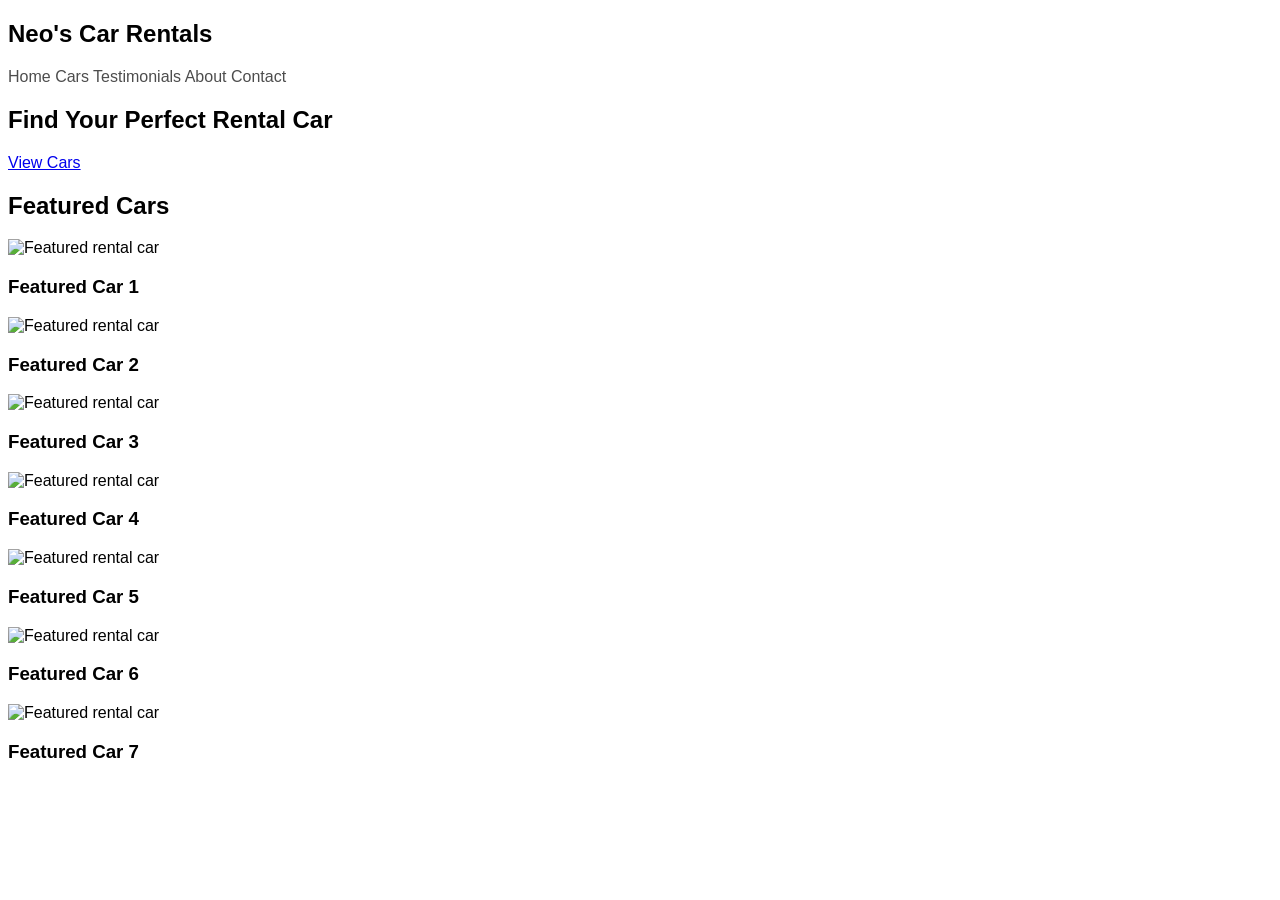
==== index.html @ 165e9845 "Update index.html" ====
<!DOCTYPE html>
<html lang="en">

<head>
    <meta charset="UTF-8">
    <meta name="viewport" content="width=device-width, initial-scale=1.0">
    <meta name="description" content="Neo's Car Rentals">
    <title>Neo's Car Rentals</title>
    <link rel="stylesheet" href="styles.css">
</head>

<body>

    <section class="hero">
        <header>
            <h1>Neo's Car Rentals</h1>

            <nav>
                <a href="index.html">Home</a>
                <a href="cars.html">Cars</a>
                <a href="testimonials.html">Testimonials</a>
                <a href="about.html">About</a>
                <a href="contact.html">Contact</a>
            </nav>
        </header>

        <div class="hero-content">
            <h2>Find Your Perfect Rental Car</h2>
            <a class="button" href="cars.html">View Cars</a>
        </div>
    </section>

    <main>
        <section class="featured">
            <h2>Featured Cars</h2>

            <div class="car-container">

                <article class="car-card">
                    <img src="images/car_1.jpg" alt="Featured rental car">
                    <h3>Featured Car 1</h3>
                </article>

                <article class="car-card">
                    <img src="images/car_2.jpg" alt="Featured rental car">
                    <h3>Featured Car 2</h3>
                </article>

                <article class="car-card">
                    <img src="images/car_3.jpg" alt="Featured rental car">
                    <h3>Featured Car 3</h3>
                </article>

                <article class="car-card">
                    <img src="images/car_4.jpg" alt="Featured rental car">
                    <h3>Featured Car 4</h3>
                </article>

                <article class="car-card">
                    <img src="images/car_5.jpg" alt="Featured rental car">
                    <h3>Featured Car 5</h3>
                </article>

                <article class="car-card">
                    <img src="images/car_6.jpg" alt="Featured rental car">
                    <h3>Featured Car 6</h3>
                </article>

                <article class="car-card">
                    <img src="images/car_7.jpg" alt="Featured rental car">
                    <h3>Featured Car 7</h3>
                </article>

            </div>
        </section>
    </main>

</body>

</html>
---- styles.css ----
body {
    font-family: Arial, Helvetica, sans-serif;
}

nav a {
    color: rgba(0, 0, 0, 0.7);
    text-decoration: none;
}

nav a:hover {
    color: cadetblue;
    text-decoration: underline;
}

main p {
    font-size: 2rem;
    font-weight: bold;
}
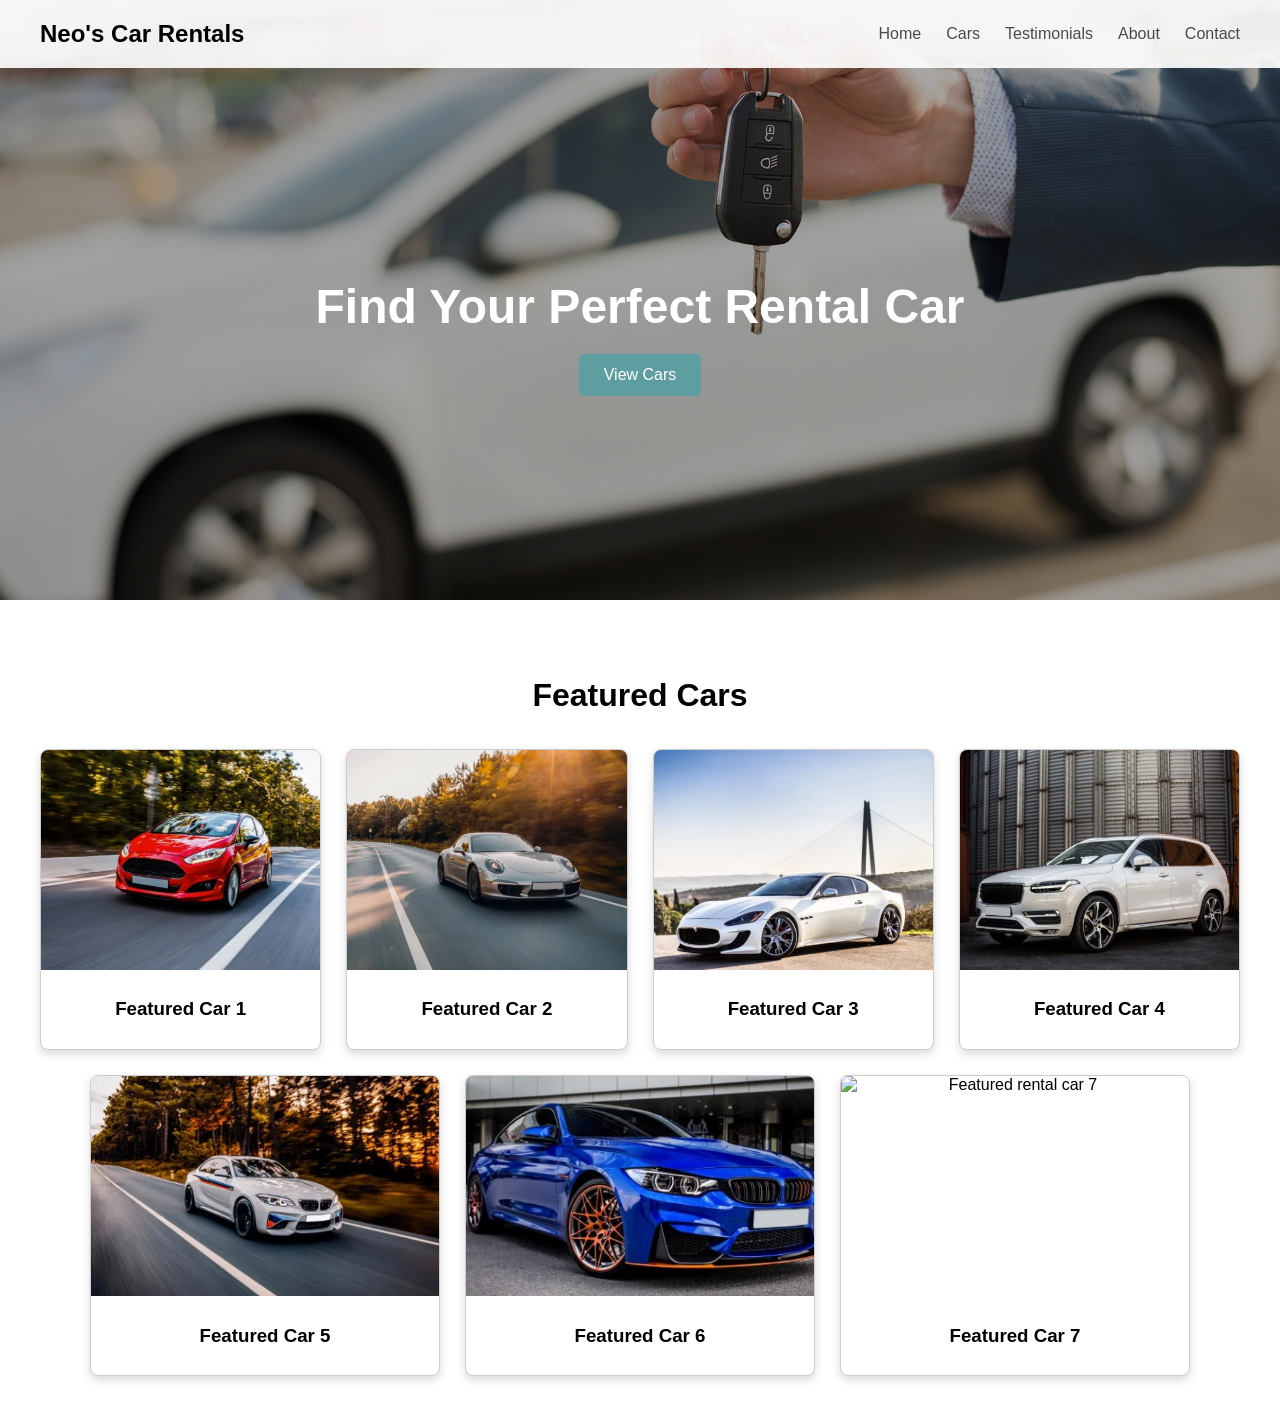
==== commit 42973865: "Add responsive picture elements" ====
--- a/index.html
+++ b/index.html
@@ -37,37 +37,79 @@
             <div class="car-container">
 
                 <article class="car-card">
-                    <img src="images/car_1.jpg" alt="Featured rental car">
+                    <picture>
+                        <source
+                            srcset="images/car_1-480w.webp 480w"
+                            sizes="(max-width: 600px) 100vw, 350px"
+                            type="image/webp">
+                        <img src="images/car_1.jpg" alt="Featured rental car 1">
+                    </picture>
                     <h3>Featured Car 1</h3>
                 </article>
 
                 <article class="car-card">
-                    <img src="images/car_2.jpg" alt="Featured rental car">
+                    <picture>
+                        <source
+                            srcset="images/car_2-480w.webp 480w"
+                            sizes="(max-width: 600px) 100vw, 350px"
+                            type="image/webp">
+                        <img src="images/car_2.jpg" alt="Featured rental car 2">
+                    </picture>
                     <h3>Featured Car 2</h3>
                 </article>
 
                 <article class="car-card">
-                    <img src="images/car_3.jpg" alt="Featured rental car">
+                    <picture>
+                        <source
+                            srcset="images/car_3-480w.webp 480w"
+                            sizes="(max-width: 600px) 100vw, 350px"
+                            type="image/webp">
+                        <img src="images/car_3.jpg" alt="Featured rental car 3">
+                    </picture>
                     <h3>Featured Car 3</h3>
                 </article>
 
                 <article class="car-card">
-                    <img src="images/car_4.jpg" alt="Featured rental car">
+                    <picture>
+                        <source
+                            srcset="images/car_4-480w.webp 480w"
+                            sizes="(max-width: 600px) 100vw, 350px"
+                            type="image/webp">
+                        <img src="images/car_4.jpg" alt="Featured rental car 4">
+                    </picture>
                     <h3>Featured Car 4</h3>
                 </article>
 
                 <article class="car-card">
-                    <img src="images/car_5.jpg" alt="Featured rental car">
+                    <picture>
+                        <source
+                            srcset="images/car_5-480w.webp 480w"
+                            sizes="(max-width: 600px) 100vw, 350px"
+                            type="image/webp">
+                        <img src="images/car_5.jpg" alt="Featured rental car 5">
+                    </picture>
                     <h3>Featured Car 5</h3>
                 </article>
 
                 <article class="car-card">
-                    <img src="images/car_6.jpg" alt="Featured rental car">
+                    <picture>
+                        <source
+                            srcset="images/car_6-480w.webp 480w"
+                            sizes="(max-width: 600px) 100vw, 350px"
+                            type="image/webp">
+                        <img src="images/car_6.jpg" alt="Featured rental car 6">
+                    </picture>
                     <h3>Featured Car 6</h3>
                 </article>
 
                 <article class="car-card">
-                    <img src="images/car_7.jpg" alt="Featured rental car">
+                    <picture>
+                        <source
+                            srcset="images/car_7-480w.webp 480w"
+                            sizes="(max-width: 600px) 100vw, 350px"
+                            type="image/webp">
+                        <img src="images/car_7.jpg" alt="Featured rental car 7">
+                    </picture>
                     <h3>Featured Car 7</h3>
                 </article>
 
--- a/styles.css
+++ b/styles.css
@@ -1,5 +1,42 @@
+* {
+    box-sizing: border-box;
+}
+
 body {
+    margin: 0;
     font-family: Arial, Helvetica, sans-serif;
+}
+
+/* HERO SECTION */
+
+.hero {
+    min-height: 600px;
+    background-image:
+        linear-gradient(rgba(0, 0, 0, 0.35), rgba(0, 0, 0, 0.35)),
+        url("images/hero_1.jpg");
+    background-size: cover;
+    background-position: center;
+}
+
+/* HEADER / NAV */
+
+header {
+    display: flex;
+    justify-content: space-between;
+    align-items: center;
+
+    padding: 20px 40px;
+
+    background-color: rgba(255, 255, 255, 0.9);
+}
+
+header h1 {
+    margin: 0;
+}
+
+nav {
+    display: flex;
+    gap: 25px;
 }
 
 nav a {
@@ -12,7 +49,137 @@
     text-decoration: underline;
 }
 
+/* HERO CONTENT */
+
+.hero-content {
+    min-height: 500px;
+
+    display: flex;
+    flex-direction: column;
+    justify-content: center;
+    align-items: center;
+
+    text-align: center;
+    color: white;
+}
+
+.hero-content h2 {
+    font-size: 3rem;
+    margin-bottom: 20px;
+}
+
+.button {
+    background-color: cadetblue;
+    color: white;
+
+    padding: 12px 25px;
+
+    text-decoration: none;
+    border-radius: 5px;
+}
+
+.button:hover {
+    background-color: rgb(70, 130, 132);
+}
+
+/* FEATURED CARS */
+
+.featured {
+    padding: 50px 30px;
+    text-align: center;
+}
+
+.featured h2 {
+    font-size: 2rem;
+    margin-bottom: 35px;
+}
+
+.car-container {
+    display: flex;
+    flex-wrap: wrap;
+    justify-content: center;
+
+    gap: 25px;
+
+    max-width: 1200px;
+    margin: auto;
+}
+
+.car-card {
+    flex: 1 1 280px;
+
+    max-width: 350px;
+
+    background-color: white;
+
+    border: 1px solid #ccc;
+    border-radius: 8px;
+
+    overflow: hidden;
+
+    box-shadow: 0 4px 10px rgba(0, 0, 0, 0.15);
+}
+
+.car-card img {
+    width: 100%;
+    height: 220px;
+
+    object-fit: cover;
+
+    display: block;
+}
+
+.car-card h3 {
+    padding: 10px;
+}
+
+/* Required from previous CSS lab */
+
 main p {
     font-size: 2rem;
     font-weight: bold;
 }
+
+/* MOBILE */
+
+@media screen and (max-width: 600px) {
+
+    header {
+        flex-direction: column;
+        padding: 20px;
+    }
+
+    header h1 {
+        margin-bottom: 15px;
+    }
+
+    nav {
+        flex-direction: column;
+        align-items: center;
+
+        gap: 10px;
+    }
+
+    .hero {
+        min-height: 500px;
+    }
+
+    .hero-content {
+        min-height: 300px;
+        padding: 20px;
+    }
+
+    .hero-content h2 {
+        font-size: 2rem;
+    }
+
+    .car-container {
+        flex-direction: column;
+        align-items: center;
+    }
+
+    .car-card {
+        width: 100%;
+        max-width: 400px;
+    }
+}
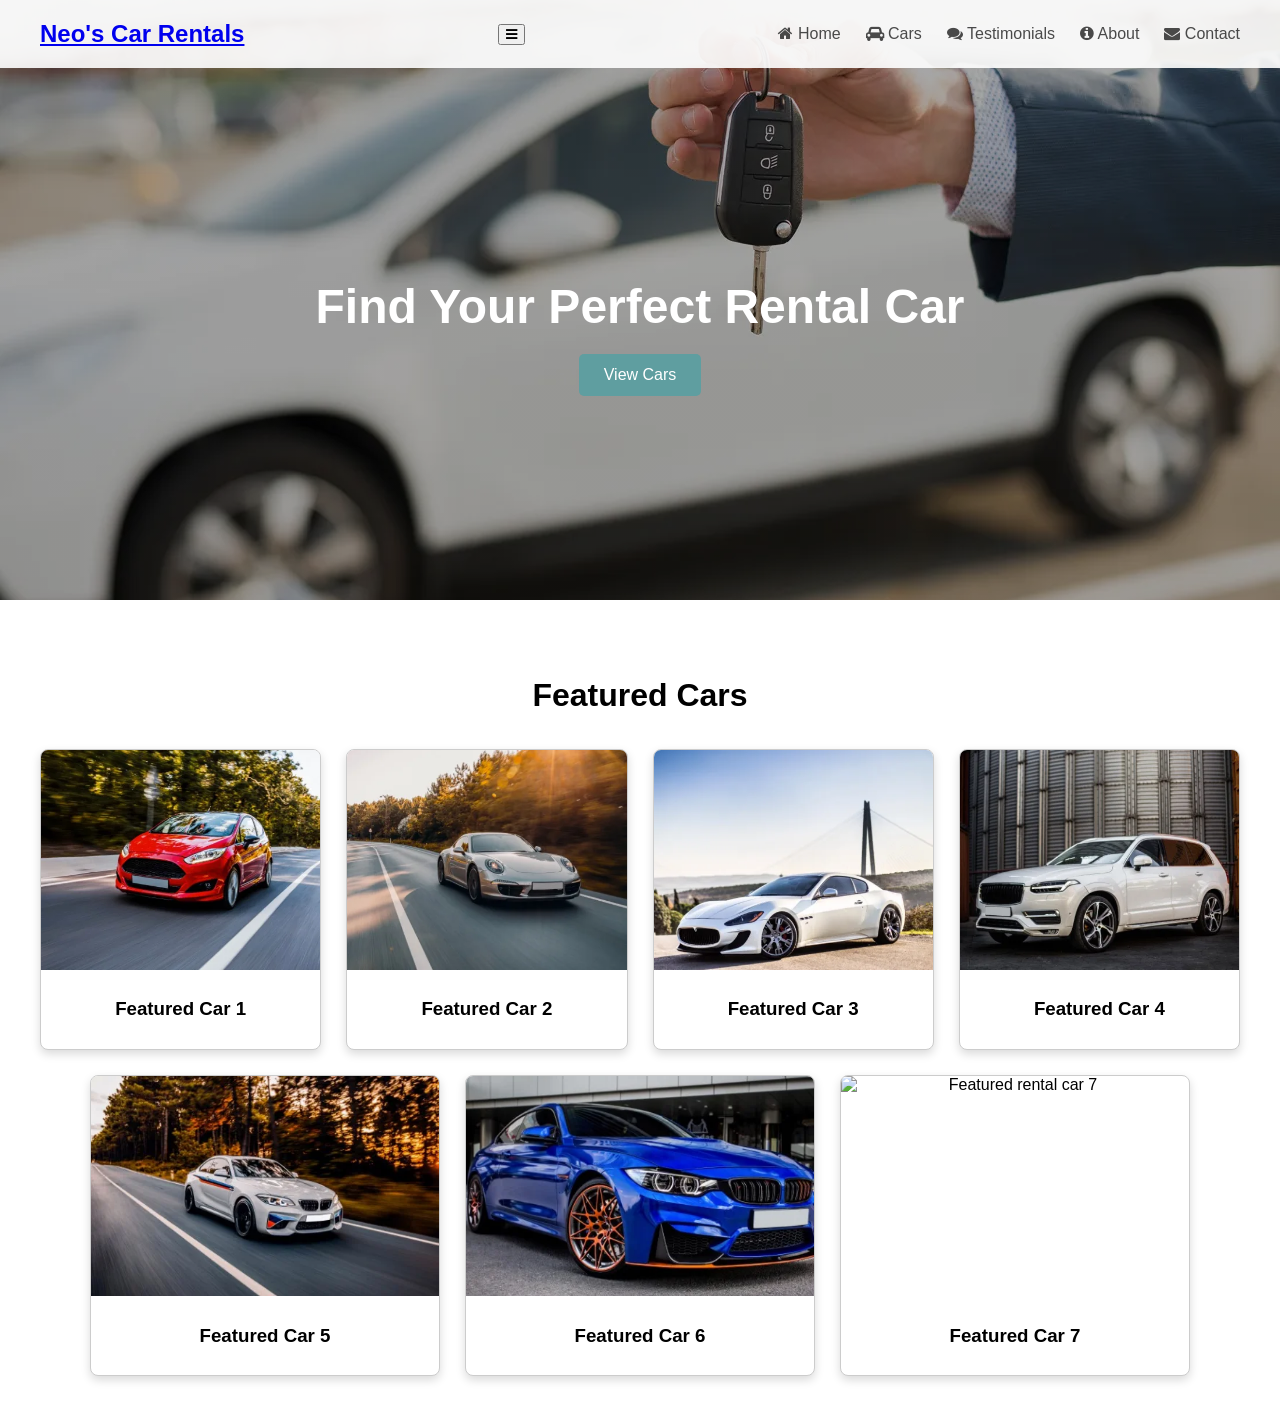
==== commit 0659aa39: "Update responsive navbar" ====
--- a/index.html
+++ b/index.html
@@ -7,22 +7,27 @@
     <meta name="description" content="Neo's Car Rentals">
     <title>Neo's Car Rentals</title>
     <link rel="stylesheet" href="styles.css">
+    <link rel="stylesheet" href="https://cdnjs.cloudflare.com/ajax/libs/font-awesome/4.7.0/css/font-awesome.min.css">
 </head>
 
 <body>
 
     <section class="hero">
-        <header>
-            <h1>Neo's Car Rentals</h1>
+    <header class="site-header">
+        <h1><a href="index.html">Neo's Car Rentals</a></h1>
 
-            <nav>
-                <a href="index.html">Home</a>
-                <a href="cars.html">Cars</a>
-                <a href="testimonials.html">Testimonials</a>
-                <a href="about.html">About</a>
-                <a href="contact.html">Contact</a>
-            </nav>
-        </header>
+        <button class="menu-toggle" type="button" onclick="toggleMenu()" aria-label="Toggle menu">
+            <i class="fa fa-bars"></i>
+        </button>
+
+        <nav id="navMenu" class="nav-links">
+            <a href="index.html"><i class="fa fa-home"></i> Home</a>
+            <a href="cars.html"><i class="fa fa-car"></i> Cars</a>
+            <a href="testimonials.html"><i class="fa fa-comments"></i> Testimonials</a>
+            <a href="about.html"><i class="fa fa-info-circle"></i> About</a>
+            <a href="contact.html"><i class="fa fa-envelope"></i> Contact</a>
+        </nav>
+    </header>
 
         <div class="hero-content">
             <h2>Find Your Perfect Rental Car</h2>
@@ -38,10 +43,7 @@
 
                 <article class="car-card">
                     <picture>
-                        <source
-                            srcset="images/car_1-480w.webp 480w"
-                            sizes="(max-width: 600px) 100vw, 350px"
-                            type="image/webp">
+                        <source srcset="images/car_1-480w.webp 480w" sizes="(max-width: 600px) 100vw, 350px" type="image/webp">
                         <img src="images/car_1.jpg" alt="Featured rental car 1">
                     </picture>
                     <h3>Featured Car 1</h3>
@@ -49,10 +51,7 @@
 
                 <article class="car-card">
                     <picture>
-                        <source
-                            srcset="images/car_2-480w.webp 480w"
-                            sizes="(max-width: 600px) 100vw, 350px"
-                            type="image/webp">
+                        <source srcset="images/car_2-480w.webp 480w" sizes="(max-width: 600px) 100vw, 350px" type="image/webp">
                         <img src="images/car_2.jpg" alt="Featured rental car 2">
                     </picture>
                     <h3>Featured Car 2</h3>
@@ -60,10 +59,7 @@
 
                 <article class="car-card">
                     <picture>
-                        <source
-                            srcset="images/car_3-480w.webp 480w"
-                            sizes="(max-width: 600px) 100vw, 350px"
-                            type="image/webp">
+                        <source srcset="images/car_3-480w.webp 480w" sizes="(max-width: 600px) 100vw, 350px" type="image/webp">
                         <img src="images/car_3.jpg" alt="Featured rental car 3">
                     </picture>
                     <h3>Featured Car 3</h3>
@@ -71,10 +67,7 @@
 
                 <article class="car-card">
                     <picture>
-                        <source
-                            srcset="images/car_4-480w.webp 480w"
-                            sizes="(max-width: 600px) 100vw, 350px"
-                            type="image/webp">
+                        <source srcset="images/car_4-480w.webp 480w" sizes="(max-width: 600px) 100vw, 350px" type="image/webp">
                         <img src="images/car_4.jpg" alt="Featured rental car 4">
                     </picture>
                     <h3>Featured Car 4</h3>
@@ -82,10 +75,7 @@
 
                 <article class="car-card">
                     <picture>
-                        <source
-                            srcset="images/car_5-480w.webp 480w"
-                            sizes="(max-width: 600px) 100vw, 350px"
-                            type="image/webp">
+                        <source srcset="images/car_5-480w.webp 480w" sizes="(max-width: 600px) 100vw, 350px" type="image/webp">
                         <img src="images/car_5.jpg" alt="Featured rental car 5">
                     </picture>
                     <h3>Featured Car 5</h3>
@@ -93,10 +83,7 @@
 
                 <article class="car-card">
                     <picture>
-                        <source
-                            srcset="images/car_6-480w.webp 480w"
-                            sizes="(max-width: 600px) 100vw, 350px"
-                            type="image/webp">
+                        <source srcset="images/car_6-480w.webp 480w" sizes="(max-width: 600px) 100vw, 350px" type="image/webp">
                         <img src="images/car_6.jpg" alt="Featured rental car 6">
                     </picture>
                     <h3>Featured Car 6</h3>
@@ -104,10 +91,7 @@
 
                 <article class="car-card">
                     <picture>
-                        <source
-                            srcset="images/car_7-480w.webp 480w"
-                            sizes="(max-width: 600px) 100vw, 350px"
-                            type="image/webp">
+                        <source srcset="images/car_7-480w.webp 480w" sizes="(max-width: 600px) 100vw, 350px" type="image/webp">
                         <img src="images/car_7.jpg" alt="Featured rental car 7">
                     </picture>
                     <h3>Featured Car 7</h3>
@@ -117,6 +101,7 @@
         </section>
     </main>
 
+    <script src="script.js"></script>
 </body>
 
 </html>
--- a/styles.css
+++ b/styles.css
@@ -16,6 +16,33 @@
         url("images/hero_1.jpg");
     background-size: cover;
     background-position: center;
+    background-repeat: no-repeat;
+}
+
+/* Use smaller WebP hero images when the browser supports WebP */
+
+@supports (background-image: url("images/hero_1-480w.webp")) {
+    .hero {
+        background-image:
+            linear-gradient(rgba(0, 0, 0, 0.35), rgba(0, 0, 0, 0.35)),
+            url("images/hero_1-480w.webp");
+    }
+
+    @media screen and (min-width: 600px) {
+        .hero {
+            background-image:
+                linear-gradient(rgba(0, 0, 0, 0.35), rgba(0, 0, 0, 0.35)),
+                url("images/hero_1-768w.webp");
+        }
+    }
+
+    @media screen and (min-width: 1024px) {
+        .hero {
+            background-image:
+                linear-gradient(rgba(0, 0, 0, 0.35), rgba(0, 0, 0, 0.35)),
+                url("images/hero_1-1280w.webp");
+        }
+    }
 }
 
 /* HEADER / NAV */
@@ -24,9 +51,7 @@
     display: flex;
     justify-content: space-between;
     align-items: center;
-
     padding: 20px 40px;
-
     background-color: rgba(255, 255, 255, 0.9);
 }
 
@@ -53,27 +78,24 @@
 
 .hero-content {
     min-height: 500px;
-
     display: flex;
     flex-direction: column;
     justify-content: center;
     align-items: center;
-
     text-align: center;
     color: white;
+    padding: 20px;
 }
 
 .hero-content h2 {
-    font-size: 3rem;
+    font-size: clamp(1.5rem, 5vw, 3rem);
     margin-bottom: 20px;
 }
 
 .button {
     background-color: cadetblue;
     color: white;
-
     padding: 12px 25px;
-
     text-decoration: none;
     border-radius: 5px;
 }
@@ -98,34 +120,29 @@
     display: flex;
     flex-wrap: wrap;
     justify-content: center;
-
     gap: 25px;
-
     max-width: 1200px;
     margin: auto;
 }
 
 .car-card {
     flex: 1 1 280px;
-
     max-width: 350px;
-
     background-color: white;
-
     border: 1px solid #ccc;
     border-radius: 8px;
+    overflow: hidden;
+    box-shadow: 0 4px 10px rgba(0, 0, 0, 0.15);
+}
 
-    overflow: hidden;
-
-    box-shadow: 0 4px 10px rgba(0, 0, 0, 0.15);
+.car-card picture {
+    display: block;
 }
 
 .car-card img {
     width: 100%;
     height: 220px;
-
     object-fit: cover;
-
     display: block;
 }
 
@@ -143,7 +160,6 @@
 /* MOBILE */
 
 @media screen and (max-width: 600px) {
-
     header {
         flex-direction: column;
         padding: 20px;
@@ -156,7 +172,6 @@
     nav {
         flex-direction: column;
         align-items: center;
-
         gap: 10px;
     }
 
@@ -166,11 +181,6 @@
 
     .hero-content {
         min-height: 300px;
-        padding: 20px;
-    }
-
-    .hero-content h2 {
-        font-size: 2rem;
     }
 
     .car-container {
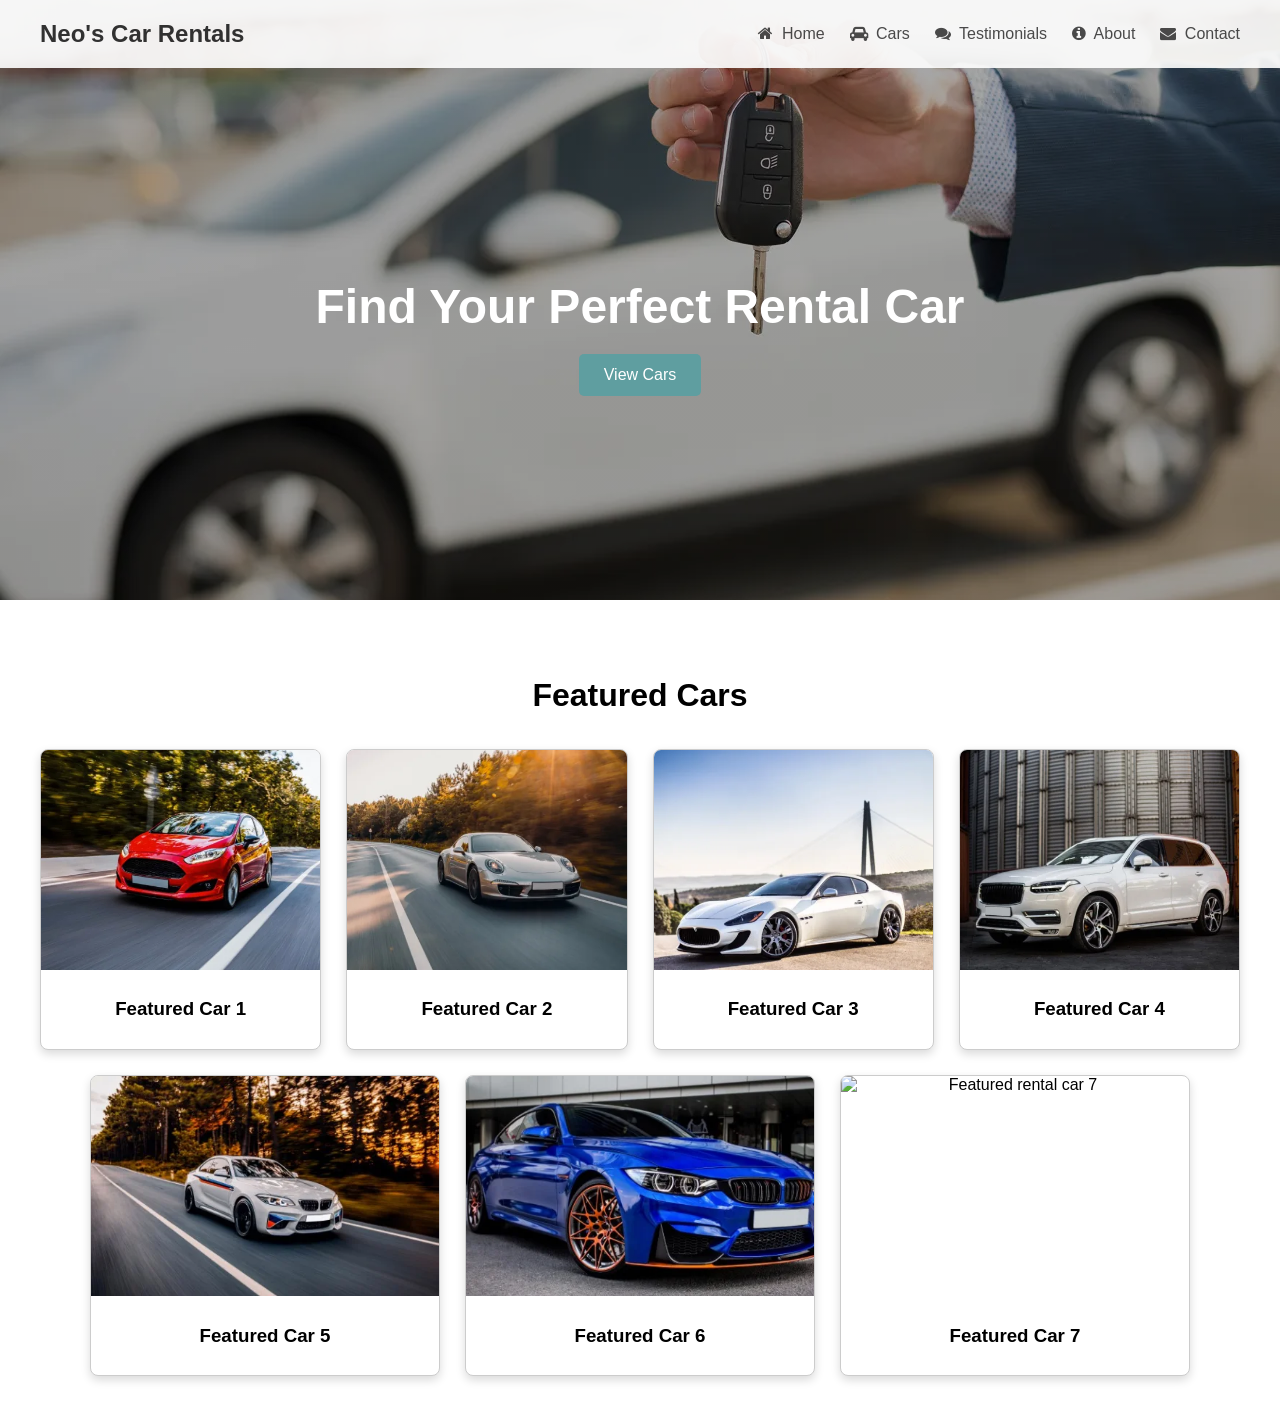
==== commit 070a1558: "Lab 8: update index description meta tag" ====
--- a/index.html
+++ b/index.html
@@ -4,7 +4,7 @@
 <head>
     <meta charset="UTF-8">
     <meta name="viewport" content="width=device-width, initial-scale=1.0">
-    <meta name="description" content="Neo's Car Rentals">
+    <meta name="description" content="SWDV-116 Lab 8">
     <title>Neo's Car Rentals</title>
     <link rel="stylesheet" href="styles.css">
     <link rel="stylesheet" href="https://cdnjs.cloudflare.com/ajax/libs/font-awesome/4.7.0/css/font-awesome.min.css">
--- a/styles.css
+++ b/styles.css
@@ -6,8 +6,6 @@
     margin: 0;
     font-family: Arial, Helvetica, sans-serif;
 }
-
-/* HERO SECTION */
 
 .hero {
     min-height: 600px;
@@ -19,8 +17,6 @@
     background-repeat: no-repeat;
 }
 
-/* Use smaller WebP hero images when the browser supports WebP */
-
 @supports (background-image: url("images/hero_1-480w.webp")) {
     .hero {
         background-image:
@@ -45,9 +41,7 @@
     }
 }
 
-/* HEADER / NAV */
-
-header {
+.site-header {
     display: flex;
     justify-content: space-between;
     align-items: center;
@@ -55,26 +49,42 @@
     background-color: rgba(255, 255, 255, 0.9);
 }
 
-header h1 {
+.site-header h1 {
     margin: 0;
 }
 
-nav {
+.site-header h1 a {
+    color: rgba(0, 0, 0, 0.8);
+    text-decoration: none;
+}
+
+.nav-links {
     display: flex;
     gap: 25px;
 }
 
-nav a {
+.nav-links a {
     color: rgba(0, 0, 0, 0.7);
     text-decoration: none;
 }
 
-nav a:hover {
+.nav-links a:hover {
     color: cadetblue;
     text-decoration: underline;
 }
 
-/* HERO CONTENT */
+.nav-links i {
+    margin-right: 4px;
+}
+
+.menu-toggle {
+    display: none;
+    border: 0;
+    background: none;
+    font-size: 1.7rem;
+    cursor: pointer;
+    color: rgba(0, 0, 0, 0.7);
+}
 
 .hero-content {
     min-height: 500px;
@@ -103,8 +113,6 @@
 .button:hover {
     background-color: rgb(70, 130, 132);
 }
-
-/* FEATURED CARS */
 
 .featured {
     padding: 50px 30px;
@@ -150,29 +158,40 @@
     padding: 10px;
 }
 
-/* Required from previous CSS lab */
-
 main p {
     font-size: 2rem;
     font-weight: bold;
-}
-
-/* MOBILE */
+    padding: 20px 40px;
+}
 
 @media screen and (max-width: 600px) {
-    header {
-        flex-direction: column;
+    .site-header {
+        flex-wrap: wrap;
         padding: 20px;
     }
 
-    header h1 {
-        margin-bottom: 15px;
-    }
-
-    nav {
+    .menu-toggle {
+        display: block;
+    }
+
+    .nav-links {
+        display: none;
+        width: 100%;
         flex-direction: column;
         align-items: center;
-        gap: 10px;
+        gap: 0;
+        margin-top: 15px;
+    }
+
+    .nav-links.show {
+        display: flex;
+    }
+
+    .nav-links a {
+        width: 100%;
+        padding: 12px;
+        text-align: center;
+        border-top: 1px solid #ddd;
     }
 
     .hero {
@@ -192,4 +211,8 @@
         width: 100%;
         max-width: 400px;
     }
-}
+
+    main p {
+        padding: 20px;
+    }
+}
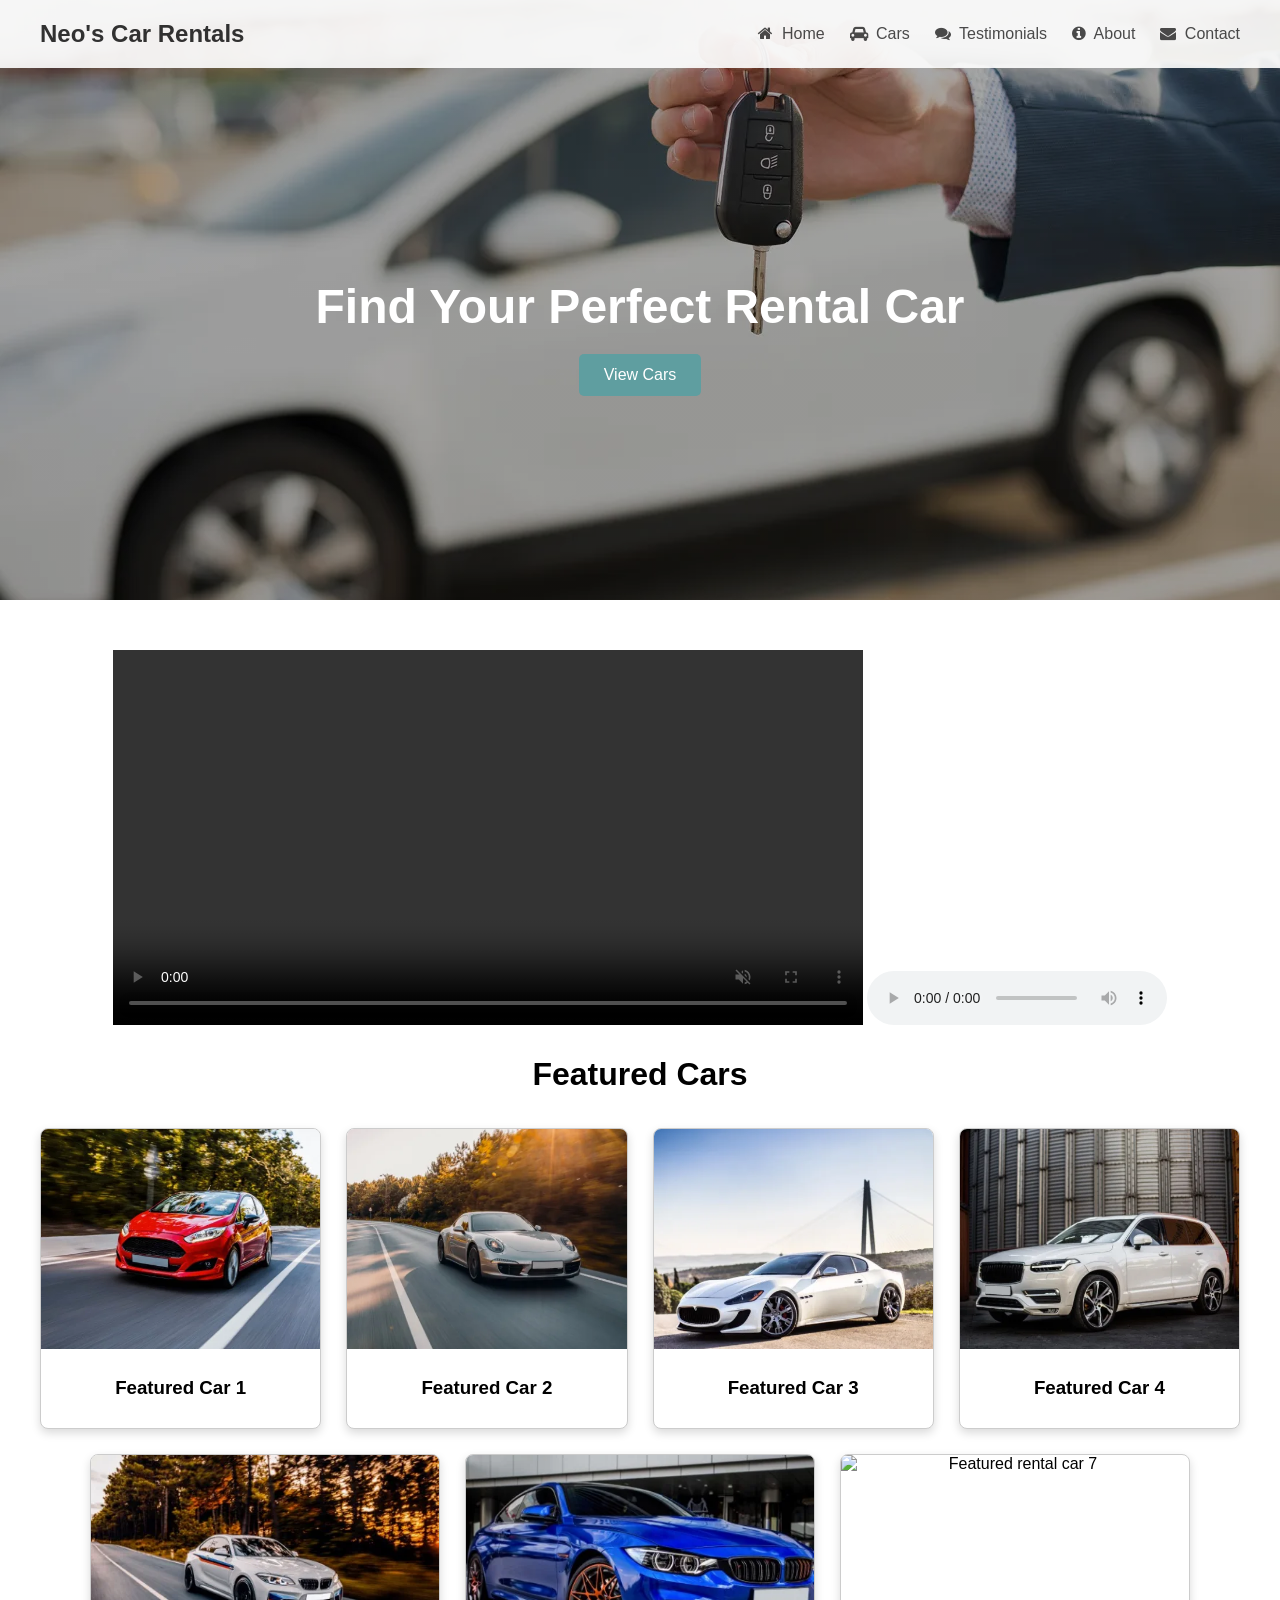
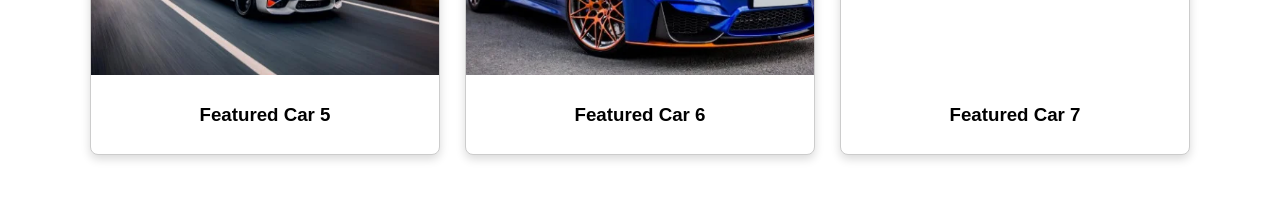
==== commit 5c8272e1: "Lab 9: add driving video, subtitles track, and music" ====
--- a/index.html
+++ b/index.html
@@ -4,7 +4,7 @@
 <head>
     <meta charset="UTF-8">
     <meta name="viewport" content="width=device-width, initial-scale=1.0">
-    <meta name="description" content="SWDV-116 Lab 8">
+    <meta name="description" content="SWDV-116 Lab 9">
     <title>Neo's Car Rentals</title>
     <link rel="stylesheet" href="styles.css">
     <link rel="stylesheet" href="https://cdnjs.cloudflare.com/ajax/libs/font-awesome/4.7.0/css/font-awesome.min.css">
@@ -37,6 +37,19 @@
 
     <main>
         <section class="featured">
+            <!-- Video for the rental cars -->
+            <video autoplay muted loop playsinline controls style="max-width: 100%; width: 750px;">
+                <source src="DrivingVideo.mp4" type="video/mp4">
+                <track src="DrivingSubtitles.vtt" kind="subtitles" srclang="en" label="English" default>
+                Your browser doesn't support video.
+            </video>
+
+            <!-- Music for the page -->
+            <audio autoplay loop controls>
+                <source src="DrivingMusic.mp4" type="audio/mp4">
+                Your browser doesn't support audio.
+            </audio>
+
             <h2>Featured Cars</h2>
 
             <div class="car-container">
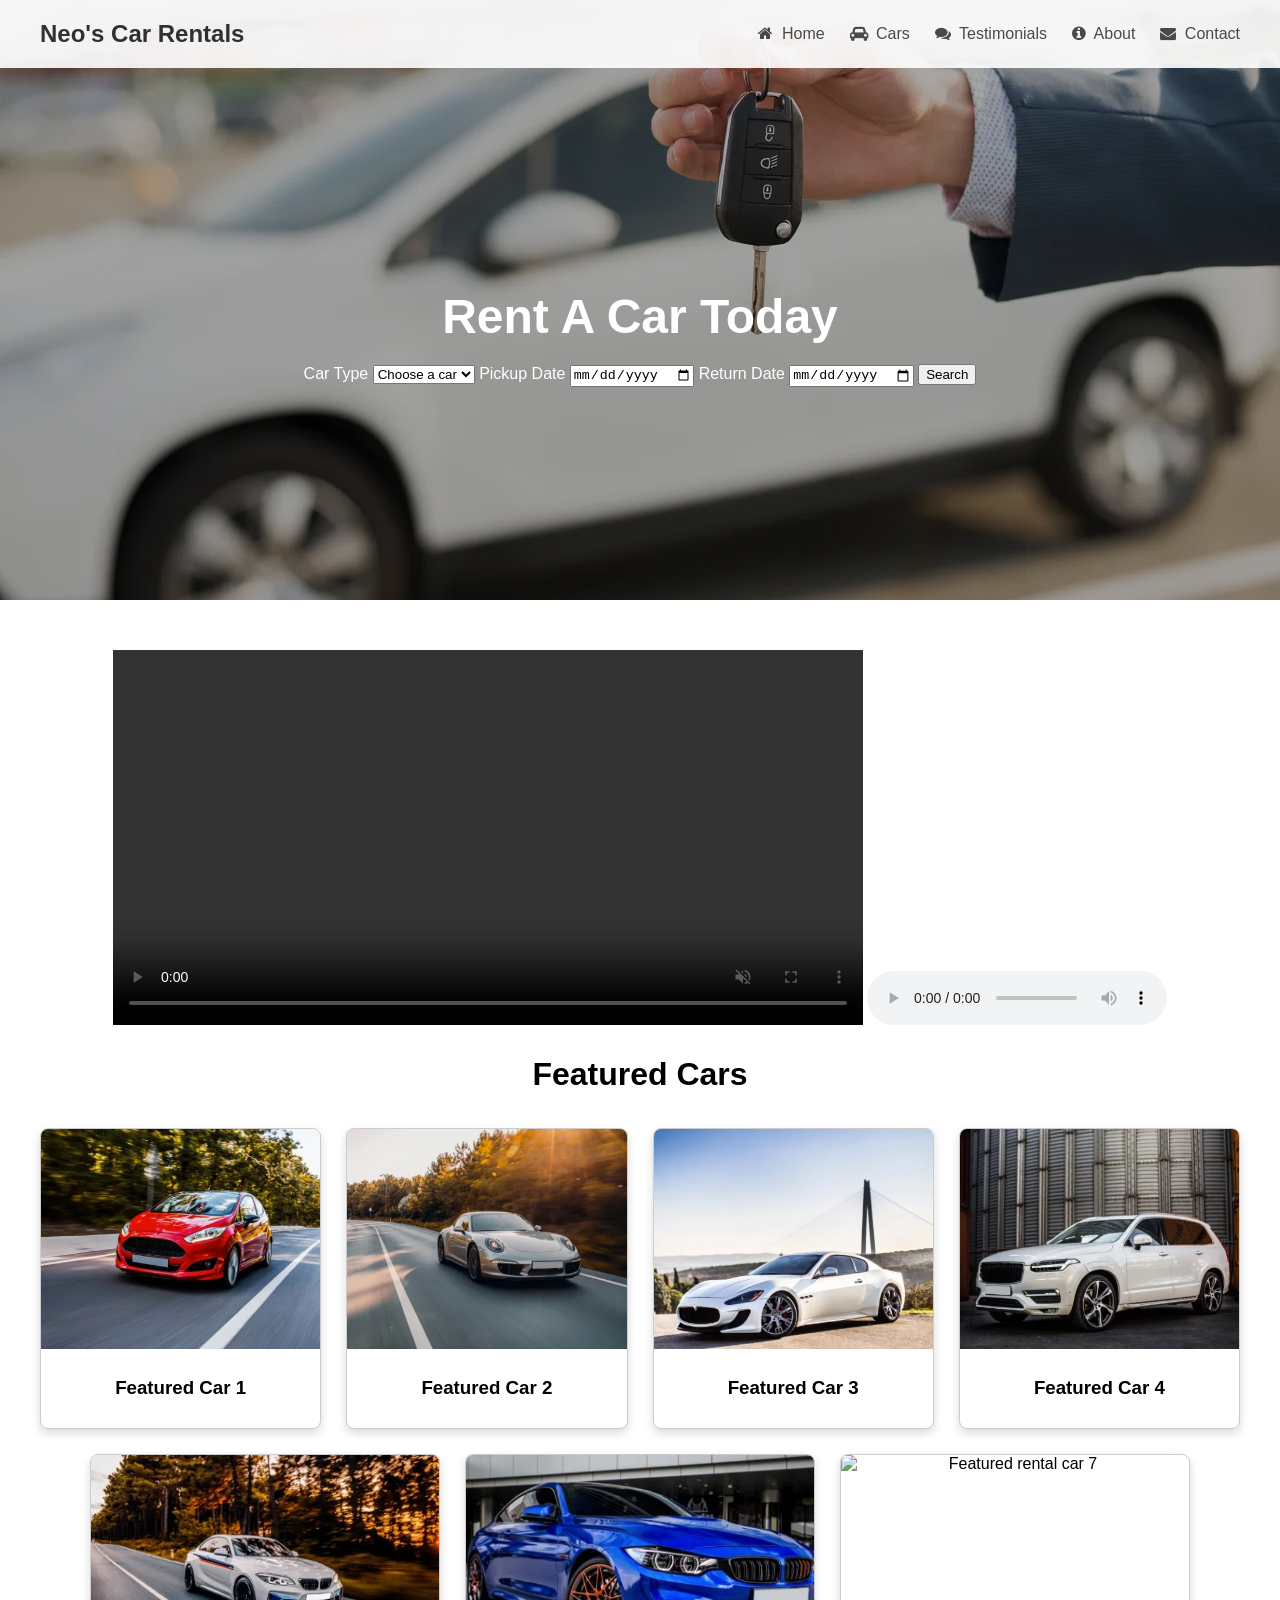
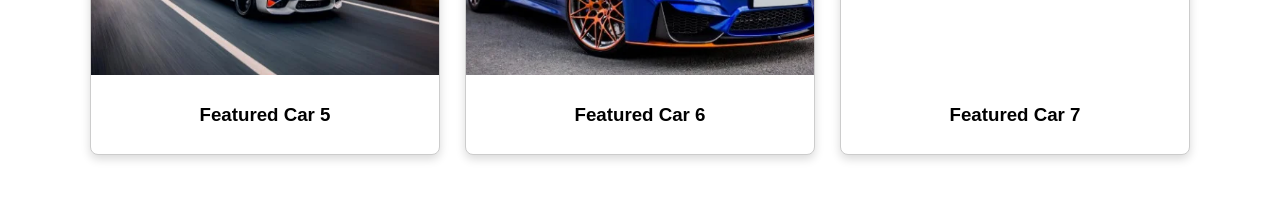
==== commit a4076b4d: "Lab 10: add rental search form to hero" ====
--- a/index.html
+++ b/index.html
@@ -4,7 +4,7 @@
 <head>
     <meta charset="UTF-8">
     <meta name="viewport" content="width=device-width, initial-scale=1.0">
-    <meta name="description" content="SWDV-116 Lab 9">
+    <meta name="description" content="SWDV-116 Lab 10">
     <title>Neo's Car Rentals</title>
     <link rel="stylesheet" href="styles.css">
     <link rel="stylesheet" href="https://cdnjs.cloudflare.com/ajax/libs/font-awesome/4.7.0/css/font-awesome.min.css">
@@ -30,8 +30,26 @@
     </header>
 
         <div class="hero-content">
-            <h2>Find Your Perfect Rental Car</h2>
-            <a class="button" href="cars.html">View Cars</a>
+            <h2>Rent A Car Today</h2>
+
+            <form class="rental-form" action="cars.html" method="GET">
+                <label for="car-type">Car Type</label>
+                <select id="car-type" name="type" required>
+                    <option value="" disabled selected>Choose a car</option>
+                    <option value="sedan">Sedan</option>
+                    <option value="suv">SUV</option>
+                    <option value="truck">Truck</option>
+                    <option value="sports">Sports Car</option>
+                </select>
+
+                <label for="pickup-date">Pickup Date</label>
+                <input type="date" id="pickup-date" name="pickup" required>
+
+                <label for="return-date">Return Date</label>
+                <input type="date" id="return-date" name="return" required>
+
+                <button type="submit">Search</button>
+            </form>
         </div>
     </section>
 
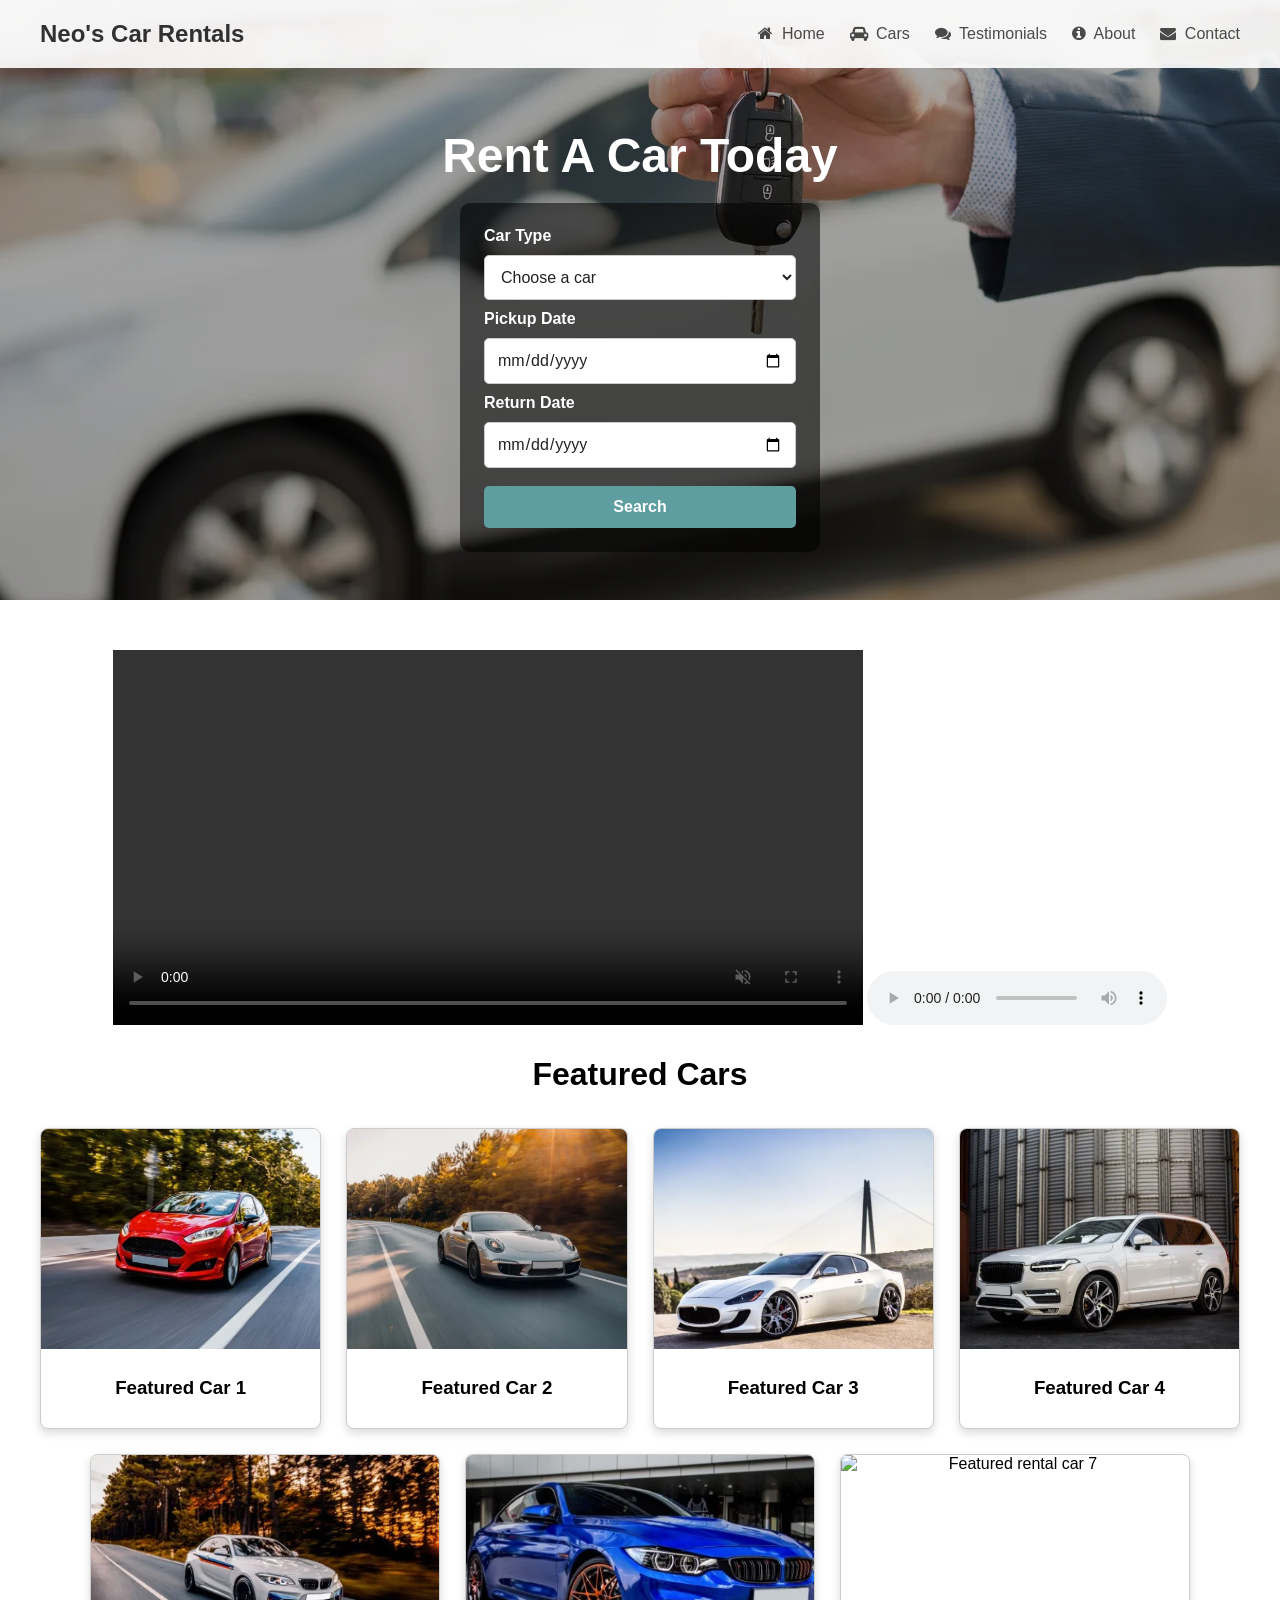
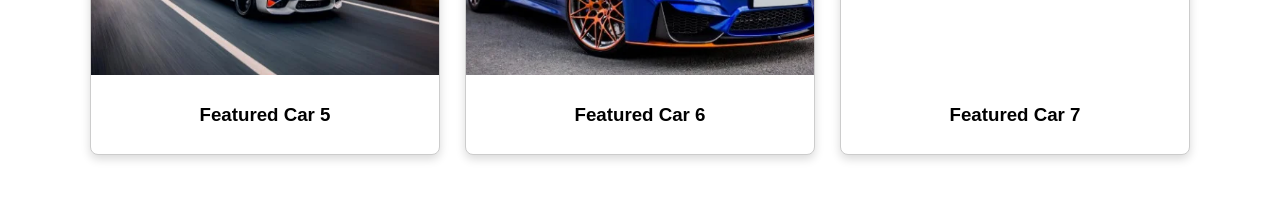
==== commit 80400db8: "Link password script for lab 11" ====
--- a/index.html
+++ b/index.html
@@ -133,6 +133,7 @@
     </main>
 
     <script src="script.js"></script>
+    <script src="password.js"></script>
 </body>
 
 </html>
--- a/styles.css
+++ b/styles.css
@@ -102,6 +102,52 @@
     margin-bottom: 20px;
 }
 
+/* Rental search form */
+.rental-form {
+    display: flex;
+    flex-direction: column;
+    gap: 10px;
+    width: 100%;
+    max-width: 360px;
+    padding: 24px;
+    text-align: left;
+    background-color: rgba(0, 0, 0, 0.55);
+    border-radius: 10px;
+}
+
+.rental-form label {
+    font-weight: bold;
+}
+
+.rental-form select,
+.rental-form input,
+.rental-form button {
+    width: 100%;
+    padding: 12px;
+    font: inherit;
+    border-radius: 5px;
+}
+
+.rental-form select,
+.rental-form input {
+    border: 1px solid #ccc;
+    background-color: white;
+    color: #222;
+}
+
+.rental-form button {
+    margin-top: 8px;
+    border: none;
+    background-color: cadetblue;
+    color: white;
+    cursor: pointer;
+    font-weight: bold;
+}
+
+.rental-form button:hover {
+    background-color: rgb(70, 130, 132);
+}
+
 .button {
     background-color: cadetblue;
     color: white;
